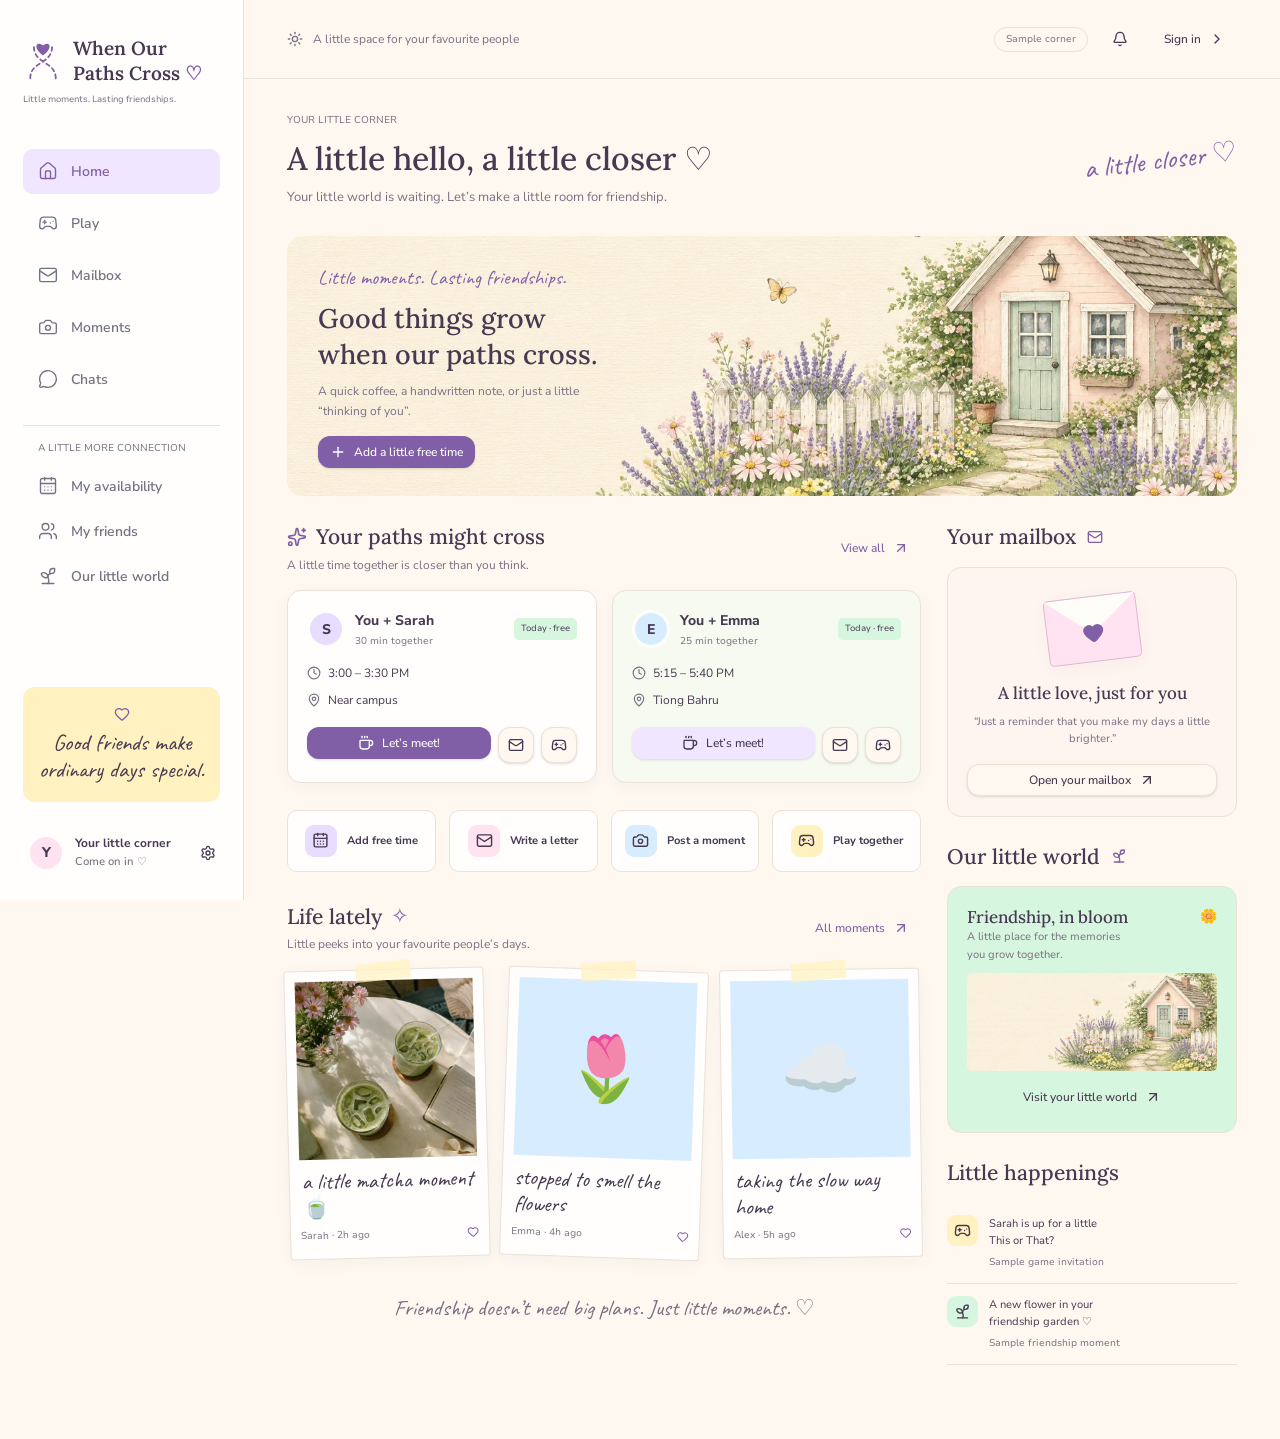
==== index.html @ 3418d0fb "first upload" ====
<!DOCTYPE html>
<html lang="en">
<head>
<meta charset="utf-8">
<meta name="viewport" content="width=device-width, initial-scale=1">
<title>Your Little Corner | When Our Paths Cross</title>
<meta name="description" content="Little moments. Lasting friendships. Make space for spontaneous catch-ups, letters and private memories.">
<meta property="og:title" content="Your Little Corner | When Our Paths Cross">
<meta property="og:description" content="A cozy little space for your favourite people.">
<meta property="og:type" content="website">
<meta name="twitter:card" content="summary_large_image">
<meta name="theme-color" content="#fcfbf8">
<link rel="icon" href="./favicon.svg" type="image/svg+xml">
<link rel="preconnect" href="https://fonts.googleapis.com">
<link rel="preconnect" href="https://fonts.gstatic.com" crossorigin>
<link rel="stylesheet" href="https://fonts.googleapis.com/css2?family=Caveat:wght@400;500;600&amp;family=Lora:wght@400;500;600&amp;family=Nunito+Sans:wght@400;500;600;700;800&amp;display=swap">
<link rel="stylesheet" href="./css/styles.css">
</head>
<body data-page="home" data-root="./">
<div id="app"></div>
<div id="dialog-root"></div>
<noscript><p style="padding:24px">This little corner needs JavaScript turned on ♡</p></noscript>
<script src="./js/icons.js"></script>
<script src="./js/app.js"></script>
</body>
</html>
---- css/styles.css ----
/*! tailwindcss v4.3.3 | MIT License | https://tailwindcss.com */
@layer properties{@supports (((-webkit-hyphens:none)) and (not (margin-trim:inline))) or ((-moz-orient:inline) and (not (color:rgb(from red r g b)))){*,:before,:after,::backdrop{--tw-translate-x:0;--tw-translate-y:0;--tw-translate-z:0;--tw-rotate-x:initial;--tw-rotate-y:initial;--tw-rotate-z:initial;--tw-skew-x:initial;--tw-skew-y:initial;--tw-space-y-reverse:0;--tw-space-x-reverse:0;--tw-border-style:solid;--tw-leading:initial;--tw-font-weight:initial;--tw-tracking:initial;--tw-ordinal:initial;--tw-slashed-zero:initial;--tw-numeric-figure:initial;--tw-numeric-spacing:initial;--tw-numeric-fraction:initial;--tw-shadow:0 0 #0000;--tw-shadow-color:initial;--tw-shadow-alpha:100%;--tw-inset-shadow:0 0 #0000;--tw-inset-shadow-color:initial;--tw-inset-shadow-alpha:100%;--tw-ring-color:initial;--tw-ring-shadow:0 0 #0000;--tw-inset-ring-color:initial;--tw-inset-ring-shadow:0 0 #0000;--tw-ring-inset:initial;--tw-ring-offset-width:0px;--tw-ring-offset-color:#fff;--tw-ring-offset-shadow:0 0 #0000;--tw-outline-style:solid;--tw-blur:initial;--tw-brightness:initial;--tw-contrast:initial;--tw-grayscale:initial;--tw-hue-rotate:initial;--tw-invert:initial;--tw-opacity:initial;--tw-saturate:initial;--tw-sepia:initial;--tw-drop-shadow:initial;--tw-drop-shadow-color:initial;--tw-drop-shadow-alpha:100%;--tw-drop-shadow-size:initial;--tw-duration:initial;--tw-ease:initial;--tw-content:"";--tw-animation-delay:0s;--tw-animation-direction:normal;--tw-animation-duration:initial;--tw-animation-fill-mode:none;--tw-animation-iteration-count:1;--tw-enter-blur:0;--tw-enter-opacity:1;--tw-enter-rotate:0;--tw-enter-scale:1;--tw-enter-translate-x:0;--tw-enter-translate-y:0;--tw-exit-blur:0;--tw-exit-opacity:1;--tw-exit-rotate:0;--tw-exit-scale:1;--tw-exit-translate-x:0;--tw-exit-translate-y:0}}}@layer theme{:root,:host{--font-sans:"Nunito Sans", sans-serif;--font-mono:ui-monospace, SFMono-Regular, Menlo, Monaco, Consolas, "Liberation Mono", "Courier New", monospace;--color-black:#000;--spacing:.25rem;--container-sm:24rem;--container-md:28rem;--container-lg:32rem;--text-xs:.75rem;--text-xs--line-height:calc(1 / .75);--text-sm:.875rem;--text-sm--line-height:calc(1.25 / .875);--text-base:1rem;--text-base--line-height:calc(1.5 / 1);--text-lg:1.125rem;--text-lg--line-height:calc(1.75 / 1.125);--text-xl:1.25rem;--text-xl--line-height:calc(1.75 / 1.25);--text-2xl:1.5rem;--text-2xl--line-height:calc(2 / 1.5);--text-7xl:4.5rem;--text-7xl--line-height:1;--font-weight-normal:400;--font-weight-medium:500;--font-weight-semibold:600;--font-weight-bold:700;--tracking-tight:-.025em;--tracking-widest:.1em;--leading-relaxed:1.625;--ease-in-out:cubic-bezier(.4, 0, .2, 1);--animate-pulse:pulse 2s cubic-bezier(.4, 0, .6, 1) infinite;--aspect-video:16 / 9;--default-transition-duration:.15s;--default-transition-timing-function:cubic-bezier(.4, 0, .2, 1);--default-font-family:"Nunito Sans", sans-serif;--default-mono-font-family:var(--font-mono);--color-background:var(--background);--color-foreground:var(--foreground);--color-border:var(--border);--font-display:"Lora", serif;--font-hand:"Caveat", cursive}}@layer base{*,:after,:before,::backdrop{box-sizing:border-box;border:0 solid;margin:0;padding:0}::file-selector-button{box-sizing:border-box;border:0 solid;margin:0;padding:0}html,:host{-webkit-text-size-adjust:100%;tab-size:4;line-height:1.5;font-family:var(--default-font-family,-apple-system, BlinkMacSystemFont, "Segoe UI", Roboto, "Helvetica Neue", "Noto Sans", Arial, sans-serif, "Apple Color Emoji", "Segoe UI Emoji", "Segoe UI Symbol", "Noto Color Emoji");font-feature-settings:var(--default-font-feature-settings,normal);font-variation-settings:var(--default-font-variation-settings,normal);-webkit-tap-highlight-color:transparent}hr{height:0;color:inherit;border-top-width:1px}abbr:where([title]){-webkit-text-decoration:underline dotted;text-decoration:underline dotted}h1,h2,h3,h4,h5,h6{font-size:inherit;font-weight:inherit}a{color:inherit;-webkit-text-decoration:inherit;text-decoration:inherit}b,strong{font-weight:bolder}code,kbd,samp,pre{font-family:var(--default-mono-font-family,ui-monospace, SFMono-Regular, Menlo, Monaco, Consolas, "Liberation Mono", "Courier New", monospace);font-feature-settings:var(--default-mono-font-feature-settings,normal);font-variation-settings:var(--default-mono-font-variation-settings,normal);font-size:1em}small{font-size:80%}sub,sup{vertical-align:baseline;font-size:75%;line-height:0;position:relative}sub{bottom:-.25em}sup{top:-.5em}table{text-indent:0;border-color:inherit;border-collapse:collapse}:-moz-focusring:where(:not(iframe)){outline:auto}progress{vertical-align:baseline}summary{display:list-item}ol,ul,menu{list-style:none}img,svg,video,canvas,audio,iframe,embed,object{vertical-align:middle;display:block}img,video{max-width:100%;height:auto}button,input,select,optgroup,textarea{font:inherit;font-feature-settings:inherit;font-variation-settings:inherit;letter-spacing:inherit;color:inherit;opacity:1;background-color:#0000;border-radius:0}::file-selector-button{font:inherit;font-feature-settings:inherit;font-variation-settings:inherit;letter-spacing:inherit;color:inherit;opacity:1;background-color:#0000;border-radius:0}:where(select:is([multiple],[size])) optgroup{font-weight:bolder}:where(select:is([multiple],[size])) optgroup option{padding-inline-start:20px}::file-selector-button{margin-inline-end:4px}::placeholder{opacity:1}@supports (not ((-webkit-appearance:-apple-pay-button))) or (contain-intrinsic-size:1px){::placeholder{color:currentColor}@supports (color:color-mix(in lab, red, red)){::placeholder{color:color-mix(in oklab, currentcolor 50%, transparent)}}}textarea{resize:vertical}::-webkit-search-decoration{-webkit-appearance:none}::-webkit-date-and-time-value{min-height:1lh;text-align:inherit}::-webkit-datetime-edit{display:inline-flex}::-webkit-datetime-edit-fields-wrapper{padding:0}::-webkit-datetime-edit{padding-block:0}::-webkit-datetime-edit-year-field{padding-block:0}::-webkit-datetime-edit-month-field{padding-block:0}::-webkit-datetime-edit-day-field{padding-block:0}::-webkit-datetime-edit-hour-field{padding-block:0}::-webkit-datetime-edit-minute-field{padding-block:0}::-webkit-datetime-edit-second-field{padding-block:0}::-webkit-datetime-edit-millisecond-field{padding-block:0}::-webkit-datetime-edit-meridiem-field{padding-block:0}::-webkit-calendar-picker-indicator{line-height:1}:-moz-ui-invalid{box-shadow:none}button,input:where([type=button],[type=reset],[type=submit]){appearance:button}::file-selector-button{appearance:button}::-webkit-inner-spin-button{height:auto}::-webkit-outer-spin-button{height:auto}[hidden]:where(:not([hidden=until-found])){display:none!important}*{border-color:var(--color-border)}body{background-color:var(--color-background);color:var(--color-foreground)}}@layer components;@layer utilities{
.visible{visibility:visible}.sr-only{clip-path:inset(50%);white-space:nowrap;border-width:0;width:1px;height:1px;margin:-1px;padding:0;position:absolute;overflow:hidden}.absolute{position:absolute}.fixed{position:fixed}.inset-0{inset:0}.top-4{top:calc(var(--spacing) * 4)}.top-\[50\%\]{top:50%}.right-4{right:calc(var(--spacing) * 4)}.left-\[50\%\]{left:50%}.z-50{z-index:50}.mx-auto{margin-inline:auto}.my-7{margin-block:calc(var(--spacing) * 7)}.mt-2{margin-top:calc(var(--spacing) * 2)}.mt-4{margin-top:calc(var(--spacing) * 4)}.mt-6{margin-top:calc(var(--spacing) * 6)}.mb-2{margin-bottom:calc(var(--spacing) * 2)}.mb-4{margin-bottom:calc(var(--spacing) * 4)}.mb-5{margin-bottom:calc(var(--spacing) * 5)}.mb-7{margin-bottom:calc(var(--spacing) * 7)}.mb-8{margin-bottom:calc(var(--spacing) * 8)}.ml-auto{margin-left:auto}.block{display:block}.flex{display:flex}.grid{display:grid}.hidden{display:none}.inline-flex{display:inline-flex}.size-3{width:calc(var(--spacing) * 3);height:calc(var(--spacing) * 3)}.size-4{width:calc(var(--spacing) * 4);height:calc(var(--spacing) * 4)}.size-\[18px\]{width:18px;height:18px}.h-4{height:calc(var(--spacing) * 4)}.h-8{height:calc(var(--spacing) * 8)}.h-9{height:calc(var(--spacing) * 9)}.h-10{height:calc(var(--spacing) * 10)}.h-11{height:calc(var(--spacing) * 11)}.h-auto{height:auto}.max-h-\[90dvh\]{max-height:90dvh}.min-h-screen{min-height:100vh}.w-4{width:calc(var(--spacing) * 4)}.w-9{width:calc(var(--spacing) * 9)}.w-full{width:100%}.max-w-lg{max-width:var(--container-lg)}.max-w-md{max-width:var(--container-md)}.flex-1{flex:1}.grow{flex-grow:1}.translate-x-\[-50\%\]{--tw-translate-x:-50%;translate:var(--tw-translate-x) var(--tw-translate-y)}.translate-y-\[-50\%\]{--tw-translate-y:-50%;translate:var(--tw-translate-x) var(--tw-translate-y)}.cursor-pointer{cursor:pointer}.flex-col{flex-direction:column}.flex-wrap{flex-wrap:wrap}.items-center{align-items:center}.justify-between{justify-content:space-between}.justify-center{justify-content:center}.justify-start{justify-content:flex-start}.gap-1{gap:var(--spacing)}.gap-2{gap:calc(var(--spacing) * 2)}.gap-4{gap:calc(var(--spacing) * 4)}:where(.space-y-1\.5>:not(:last-child)){--tw-space-y-reverse:0;margin-block-start:calc(calc(var(--spacing) * 1.5) * var(--tw-space-y-reverse));margin-block-end:calc(calc(var(--spacing) * 1.5) * calc(1 - var(--tw-space-y-reverse)))}.overflow-y-auto{overflow-y:auto}.rounded-lg{border-radius:var(--radius)}.rounded-md{border-radius:calc(var(--radius) - 2px)}.rounded-sm{border-radius:calc(var(--radius) - 4px)}.border{border-style:var(--tw-border-style);border-width:1px}.border-input{border-color:var(--input)}.bg-background{background-color:var(--background)}.bg-black\/80{background-color:#000c}@supports (color:color-mix(in lab, red, red)){.bg-black\/80{background-color:color-mix(in oklab, var(--color-black) 80%, transparent)}}.bg-destructive{background-color:var(--destructive)}.bg-mint{background-color:var(--mint)}.bg-primary{background-color:var(--primary)}.bg-secondary{background-color:var(--secondary)}.p-4{padding:calc(var(--spacing) * 4)}.p-6{padding:calc(var(--spacing) * 6)}.px-1{padding-inline:var(--spacing)}.px-3{padding-inline:calc(var(--spacing) * 3)}.px-4{padding-inline:calc(var(--spacing) * 4)}.px-8{padding-inline:calc(var(--spacing) * 8)}.py-2{padding-block:calc(var(--spacing) * 2)}.py-3{padding-block:calc(var(--spacing) * 3)}.py-8{padding-block:calc(var(--spacing) * 8)}.text-center{text-align:center}.font-display{font-family:Lora,serif}.text-2xl{font-size:var(--text-2xl);line-height:var(--tw-leading,var(--text-2xl--line-height))}.text-7xl{font-size:var(--text-7xl);line-height:var(--tw-leading,var(--text-7xl--line-height))}.text-lg{font-size:var(--text-lg);line-height:var(--tw-leading,var(--text-lg--line-height))}.text-sm{font-size:var(--text-sm);line-height:var(--tw-leading,var(--text-sm--line-height))}.text-xl{font-size:var(--text-xl);line-height:var(--tw-leading,var(--text-xl--line-height))}.text-xs{font-size:var(--text-xs);line-height:var(--tw-leading,var(--text-xs--line-height))}.leading-none{--tw-leading:1;line-height:1}.leading-relaxed{--tw-leading:var(--leading-relaxed);line-height:var(--leading-relaxed)}.font-bold{--tw-font-weight:var(--font-weight-bold);font-weight:var(--font-weight-bold)}.font-medium{--tw-font-weight:var(--font-weight-medium);font-weight:var(--font-weight-medium)}.font-normal{--tw-font-weight:var(--font-weight-normal);font-weight:var(--font-weight-normal)}.font-semibold{--tw-font-weight:var(--font-weight-semibold);font-weight:var(--font-weight-semibold)}.tracking-tight{--tw-tracking:var(--tracking-tight);letter-spacing:var(--tracking-tight)}.whitespace-normal{white-space:normal}.whitespace-nowrap{white-space:nowrap}.text-destructive-foreground{color:var(--destructive-foreground)}.text-foreground{color:var(--foreground)}.text-muted-foreground{color:var(--muted-foreground)}.text-primary{color:var(--primary)}.text-primary-foreground{color:var(--primary-foreground)}.text-secondary-foreground{color:var(--secondary-foreground)}.no-underline{text-decoration-line:none}.underline-offset-4{text-underline-offset:4px}.opacity-70{opacity:.7}.shadow{--tw-shadow:0 1px 3px 0 var(--tw-shadow-color,#0000001a), 0 1px 2px -1px var(--tw-shadow-color,#0000001a);box-shadow:var(--tw-inset-shadow), var(--tw-inset-ring-shadow), var(--tw-ring-offset-shadow), var(--tw-ring-shadow), var(--tw-shadow)}.shadow-lg{--tw-shadow:0 10px 15px -3px var(--tw-shadow-color,#0000001a), 0 4px 6px -4px var(--tw-shadow-color,#0000001a);box-shadow:var(--tw-inset-shadow), var(--tw-inset-ring-shadow), var(--tw-ring-offset-shadow), var(--tw-ring-shadow), var(--tw-shadow)}.shadow-sm{--tw-shadow:0 1px 3px 0 var(--tw-shadow-color,#0000001a), 0 1px 2px -1px var(--tw-shadow-color,#0000001a);box-shadow:var(--tw-inset-shadow), var(--tw-inset-ring-shadow), var(--tw-ring-offset-shadow), var(--tw-ring-shadow), var(--tw-shadow)}.ring-offset-background{--tw-ring-offset-color:var(--background)}.transition-colors{transition-property:color,background-color,border-color,outline-color,text-decoration-color,fill,stroke;transition-timing-function:var(--tw-ease,var(--default-transition-timing-function));transition-duration:var(--tw-duration,var(--default-transition-duration))}.transition-opacity{transition-property:opacity;transition-timing-function:var(--tw-ease,var(--default-transition-timing-function));transition-duration:var(--tw-duration,var(--default-transition-duration))}.duration-200{--tw-duration:.2s;transition-duration:.2s}@media (hover:hover){.hover\:bg-accent:hover{background-color:var(--accent)}.hover\:bg-destructive\/90:hover{background-color:var(--destructive)}@supports (color:color-mix(in lab, red, red)){.hover\:bg-destructive\/90:hover{background-color:color-mix(in oklab, var(--destructive) 90%, transparent)}}.hover\:bg-muted:hover{background-color:var(--muted)}.hover\:bg-primary\/90:hover{background-color:var(--primary)}@supports (color:color-mix(in lab, red, red)){.hover\:bg-primary\/90:hover{background-color:color-mix(in oklab, var(--primary) 90%, transparent)}}.hover\:bg-secondary\/80:hover{background-color:var(--secondary)}@supports (color:color-mix(in lab, red, red)){.hover\:bg-secondary\/80:hover{background-color:color-mix(in oklab, var(--secondary) 80%, transparent)}}.hover\:text-accent-foreground:hover{color:var(--accent-foreground)}.hover\:underline:hover{text-decoration-line:underline}.hover\:opacity-100:hover{opacity:1}}.focus\:ring-2:focus{--tw-ring-shadow:var(--tw-ring-inset,) 0 0 0 calc(2px + var(--tw-ring-offset-width)) var(--tw-ring-color,currentcolor);box-shadow:var(--tw-inset-shadow), var(--tw-inset-ring-shadow), var(--tw-ring-offset-shadow), var(--tw-ring-shadow), var(--tw-shadow)}.focus\:ring-ring:focus{--tw-ring-color:var(--ring)}.focus\:ring-offset-2:focus{--tw-ring-offset-width:2px;--tw-ring-offset-shadow:var(--tw-ring-inset,) 0 0 0 var(--tw-ring-offset-width) var(--tw-ring-offset-color)}.focus\:outline-none:focus{--tw-outline-style:none;outline-style:none}.focus-visible\:ring-1:focus-visible{--tw-ring-shadow:var(--tw-ring-inset,) 0 0 0 calc(1px + var(--tw-ring-offset-width)) var(--tw-ring-color,currentcolor);box-shadow:var(--tw-inset-shadow), var(--tw-inset-ring-shadow), var(--tw-ring-offset-shadow), var(--tw-ring-shadow), var(--tw-shadow)}.focus-visible\:ring-ring:focus-visible{--tw-ring-color:var(--ring)}.focus-visible\:outline-none:focus-visible{--tw-outline-style:none;outline-style:none}.disabled\:pointer-events-none:disabled{pointer-events:none}.disabled\:cursor-not-allowed:disabled{cursor:not-allowed}.disabled\:opacity-50:disabled{opacity:.5}.data-\[state\=closed\]\:animate-out[data-state=closed]{animation:exit var(--tw-animation-duration,var(--tw-duration,.15s))var(--tw-ease,ease)var(--tw-animation-delay,0s)var(--tw-animation-iteration-count,1)var(--tw-animation-direction,normal)var(--tw-animation-fill-mode,none)}.data-\[state\=closed\]\:fade-out-0[data-state=closed]{--tw-exit-opacity:0}.data-\[state\=closed\]\:zoom-out-95[data-state=closed]{--tw-exit-scale:.95}.data-\[state\=open\]\:animate-in[data-state=open]{animation:enter var(--tw-animation-duration,var(--tw-duration,.15s))var(--tw-ease,ease)var(--tw-animation-delay,0s)var(--tw-animation-iteration-count,1)var(--tw-animation-direction,normal)var(--tw-animation-fill-mode,none)}.data-\[state\=open\]\:bg-accent[data-state=open]{background-color:var(--accent)}.data-\[state\=open\]\:text-muted-foreground[data-state=open]{color:var(--muted-foreground)}.data-\[state\=open\]\:fade-in-0[data-state=open]{--tw-enter-opacity:0}.data-\[state\=open\]\:zoom-in-95[data-state=open]{--tw-enter-scale:.95}@media (width>=40rem){.sm\:max-w-lg{max-width:var(--container-lg)}.sm\:rounded-lg{border-radius:var(--radius)}.sm\:text-left{text-align:left}}.\[\&_svg\]\:pointer-events-none svg{pointer-events:none}.\[\&_svg\]\:size-4 svg{width:calc(var(--spacing) * 4);height:calc(var(--spacing) * 4)}.\[\&_svg\]\:shrink-0 svg{flex-shrink:0}}
@property --tw-animation-delay{syntax:"*";inherits:false;initial-value:0s}@property --tw-animation-direction{syntax:"*";inherits:false;initial-value:normal}@property --tw-animation-duration{syntax:"*";inherits:false}@property --tw-animation-fill-mode{syntax:"*";inherits:false;initial-value:none}@property --tw-animation-iteration-count{syntax:"*";inherits:false;initial-value:1}@property --tw-enter-blur{syntax:"*";inherits:false;initial-value:0}@property --tw-enter-opacity{syntax:"*";inherits:false;initial-value:1}@property --tw-enter-rotate{syntax:"*";inherits:false;initial-value:0}@property --tw-enter-scale{syntax:"*";inherits:false;initial-value:1}@property --tw-enter-translate-x{syntax:"*";inherits:false;initial-value:0}@property --tw-enter-translate-y{syntax:"*";inherits:false;initial-value:0}@property --tw-exit-blur{syntax:"*";inherits:false;initial-value:0}@property --tw-exit-opacity{syntax:"*";inherits:false;initial-value:1}@property --tw-exit-rotate{syntax:"*";inherits:false;initial-value:0}@property --tw-exit-scale{syntax:"*";inherits:false;initial-value:1}@property --tw-exit-translate-x{syntax:"*";inherits:false;initial-value:0}@property --tw-exit-translate-y{syntax:"*";inherits:false;initial-value:0}:root{--radius:.875rem;--destructive:oklch(57.7% .245 27.325);--destructive-foreground:oklch(98.4% .003 247.858)}:root{--background:oklch(98.2% .011 75);--foreground:oklch(37% .045 311);--card:oklch(99.9% .003 75);--card-foreground:var(--foreground);--popover:var(--card);--popover-foreground:var(--foreground);--primary:oklch(55% .115 305);--primary-foreground:oklch(100% 0 0);--secondary:oklch(94.1% .038 305);--secondary-foreground:var(--foreground);--muted:oklch(95.8% .012 75);--muted-foreground:oklch(56% .029 310);--accent:oklch(94.9% .035 305);--accent-foreground:var(--foreground);--border:oklch(91.4% .017 72);--input:var(--border);--ring:oklch(71% .095 305);--lavender:oklch(91.7% .049 300);--blush:oklch(94.5% .04 350);--butter:oklch(96.2% .066 93);--mint:oklch(94.4% .044 153);--sky:oklch(93.5% .034 244);--paper:oklch(99.6% .009 84);--shadow-paper:0 4px 18px oklch(37% .045 311/.04);--google-bg:oklch(100% 0 0);--google-text:oklch(24% 0 0);--google-border:oklch(56% .004 150)}body{font-family:var(--font-sans);letter-spacing:0;margin:0;font-size:14px}h1,h2,h3,p{margin:0}button,a,input,select,textarea{-webkit-tap-highlight-color:transparent}button{font-family:inherit}.app-shell{min-height:100vh}.sidebar{background:var(--card);border-right:1px solid var(--border);z-index:30;flex-direction:column;width:244px;padding:36px 23px 20px;display:flex;position:fixed;inset:0 auto 0 0}.brand{align-items:center;gap:10px;display:flex}.brand-mark{width:40px;height:46px;color:var(--primary);flex-shrink:0}.brand-name{font-family:var(--font-display);font-size:19px;font-weight:600;line-height:1.3}.brand-tag{color:var(--muted-foreground);margin-top:8px;font-size:9px}.sidebar nav{gap:7px;margin-top:42px;display:grid}.nav-link{min-height:45px;color:var(--muted-foreground);border-radius:10px;align-items:center;gap:13px;padding:10px 15px;font-weight:600;text-decoration:none;transition:background .2s;display:flex}.nav-link svg{stroke-width:1.65px;width:20px;height:20px}.nav-link:hover,.nav-link.active{background:var(--secondary);color:var(--primary)}.nav-divider{background:var(--border);height:1px;margin:23px 0 15px}.nav-caption{text-transform:uppercase;color:var(--muted-foreground);margin-bottom:8px;padding-left:15px;font-size:10px}.sidebar-bottom{margin-top:auto;padding-top:36px}.sidebar-note{background:var(--butter);text-align:center;border-radius:12px;margin-bottom:24px;padding:19px 15px}.sidebar-note p{font:23px/1.15 var(--font-hand)}.profile-chip{text-align:left;align-items:center;gap:10px;width:100%;display:flex}.avatar{background:var(--blush);width:38px;height:38px;color:var(--foreground);border:3px solid var(--card);border-radius:50%;flex-shrink:0;place-items:center;font-size:14px;font-weight:800;display:grid}.avatar.lavender{background:var(--lavender)}.avatar.mint{background:var(--mint)}.avatar.sky{background:var(--sky)}.main-shell{margin-left:244px}.topbar{border-bottom:1px solid var(--border);background:var(--background);justify-content:space-between;align-items:center;height:79px;padding:0 43px;display:flex}.topbar-left{color:var(--muted-foreground);align-items:center;gap:10px;font-size:12px;display:flex}.topbar-actions{align-items:center;gap:14px;display:flex}.preview-badge{border:1px solid var(--border);color:var(--muted-foreground);border-radius:20px;padding:4px 11px;font-size:10px}.page-content{max-width:1390px;margin:auto;padding:34px 43px 48px}.greeting{justify-content:space-between;align-items:center;gap:16px;margin-bottom:28px;display:flex}.eyebrow{text-transform:uppercase;color:var(--muted-foreground);margin-bottom:9px;font-size:10px}.page-title{font:500 32px/1.35 var(--font-display)}.page-subtitle{color:var(--muted-foreground);margin-top:8px;font-size:13px}.hand{font-family:var(--font-hand)}.greeting-doodle{color:var(--primary);font-size:28px;transform:rotate(-7deg)}.welcome-band{background:var(--paper);border-radius:15px;min-height:216px;margin-bottom:27px;position:relative;overflow:hidden}.welcome-band>img{object-fit:cover;object-position:center;width:100%;height:100%;position:absolute;inset:0}.welcome-copy{z-index:1;max-width:53%;padding:28px 31px;position:relative}.welcome-copy h2{font:500 27px/1.35 var(--font-display);margin:8px 0}.welcome-copy p{color:var(--muted-foreground);max-width:290px;margin-bottom:15px;font-size:12px;line-height:1.7}.section-header{justify-content:space-between;align-items:center;gap:12px;margin-bottom:16px;display:flex}.section-header h2{font:500 21px/1.3 var(--font-display);align-items:center;gap:9px;display:flex}.section-header h2 svg{color:var(--primary);width:20px}.section-hint{color:var(--muted-foreground);margin-top:5px;font-size:12px}.dashboard-grid{grid-template-columns:minmax(0,1fr) 290px;gap:26px;display:grid}.matches-grid{grid-template-columns:1fr 1fr;gap:15px;display:grid}.match-card{background:var(--card);border:1px solid var(--border);box-shadow:var(--shadow-paper);border-radius:14px;padding:19px}.match-card:nth-child(2){background:var(--sky)}@supports (color:color-mix(in lab, red, red)){.match-card:nth-child(2){background:color-mix(in oklch,var(--sky) 30%,var(--card))}}.match-person{align-items:center;gap:10px;margin-bottom:15px;display:flex}.match-person h3{font-size:14px;font-weight:750}.mini-label{color:var(--muted-foreground);margin-top:3px;font-size:10px}.free-badge{background:var(--mint);white-space:nowrap;border-radius:5px;margin-left:auto;padding:4px 7px;font-size:9px}.detail-line{align-items:center;gap:7px;margin-top:9px;font-size:12px;display:flex}.detail-line svg{width:14px;height:14px;color:var(--muted-foreground)}.match-actions{gap:7px;margin-top:18px;display:flex}.match-actions>:first-child{flex:1}.quick-actions{grid-template-columns:repeat(4,1fr);gap:13px;margin:27px 0 31px;display:grid}.quick-action{border:1px solid var(--border);background:var(--card);border-radius:10px;align-items:center;gap:10px;min-height:62px;padding:15px 10px;font-size:11px;font-weight:700;text-decoration:none;display:flex}.action-icon{border-radius:9px;flex-shrink:0;place-items:center;width:32px;height:32px;display:grid}.action-icon svg{width:17px;height:17px}.pink-bg{background:var(--blush)}.mint-bg{background:var(--mint)}.blue-bg{background:var(--sky)}.yellow-bg{background:var(--butter)}.lavender-bg{background:var(--lavender)}.photo-grid{grid-template-columns:repeat(3,1fr);gap:17px;display:grid}.polaroid{background:var(--card);border:1px solid var(--border);box-shadow:var(--shadow-paper);border-radius:3px;padding:10px 10px 15px;position:relative;transform:rotate(-1.5deg)}.polaroid:nth-child(2){transform:rotate(2deg)}.polaroid:nth-child(3){transform:rotate(-.8deg)}.polaroid:before{content:"";background:var(--butter);width:55px;height:18px;position:absolute;top:-8px;left:36%}@supports (color:color-mix(in lab, red, red)){.polaroid:before{background:color-mix(in oklch,var(--butter) 75%,transparent)}}.polaroid:before{z-index:1;transform:rotate(-5deg)}.polaroid img{aspect-ratio:1;object-fit:cover;width:100%}.polaroid-caption{font:22px/1.2 var(--font-hand);margin:9px 2px 7px}.polaroid-meta{color:var(--muted-foreground);justify-content:space-between;align-items:center;font-size:10px;display:flex}.moment-colour{aspect-ratio:1;background:var(--sky);place-items:center;font-size:64px;display:grid}.side-section{margin-bottom:26px}.mailbox-card{background:var(--blush)}@supports (color:color-mix(in lab, red, red)){.mailbox-card{background:color-mix(in oklch,var(--blush) 35%,var(--card))}}.mailbox-card{border:1px solid var(--border);text-align:center;border-radius:14px;padding:20px 19px}.envelope{border:1px solid var(--primary);width:93px;height:66px;margin:8px auto 20px;position:relative}@supports (color:color-mix(in lab, red, red)){.envelope{border:1px solid color-mix(in oklch,var(--primary) 30%,var(--blush))}}.envelope{background:var(--blush);box-shadow:var(--shadow-paper);border-radius:5px;place-items:center;display:grid;transform:rotate(-7deg)}.envelope:before{content:"";background:var(--paper);clip-path:polygon(0 0,100% 0,50% 57%);position:absolute;inset:0}.envelope svg{z-index:1;width:22px;fill:var(--primary);color:var(--primary);margin-top:8px}.mailbox-card h3{font:500 17px var(--font-display)}.mailbox-card p{color:var(--muted-foreground);margin:9px 0 16px;font-size:11px;line-height:1.6}.world-card{background:var(--mint);border:1px solid var(--border);border-radius:14px;padding:19px;position:relative;overflow:hidden}.world-card img{object-fit:cover;border-radius:5px;width:100%;height:98px;margin:10px 0}.world-card h3{font:500 17px var(--font-display)}.world-card p{color:var(--muted-foreground);font-size:11px;line-height:1.6}.tiny-event{border-bottom:1px solid var(--border);gap:11px;padding:12px 0;display:flex}.tiny-event .action-icon{width:31px;height:31px}.tiny-event p{font-size:11px;line-height:1.6}.tiny-event small{color:var(--muted-foreground);font-size:10px}.end-note{text-align:center;color:var(--muted-foreground);font:22px var(--font-hand);margin:36px 0 0}.mobile-brand,.bottom-nav{display:none}.modal-form{gap:16px;padding-top:10px;display:grid}.form-field{gap:7px;font-size:12px;font-weight:650;display:grid}.form-field input,.form-field select,.form-field textarea{background:var(--card);border:1px solid var(--input);width:100%;min-height:42px;font:14px var(--font-sans);color:var(--foreground);border-radius:7px;outline:none;padding:10px 12px}.form-field textarea{resize:vertical;min-height:135px}.form-field input:focus,.form-field textarea:focus,.form-field select:focus{border-color:var(--ring)}.form-row{grid-template-columns:1fr 1fr;gap:12px;display:grid}.form-error{color:var(--destructive);font-size:12px;line-height:1.5}
.google-button{background:var(--google-bg);color:var(--google-text);border:1px solid var(--google-border)}.auth-divider{color:var(--muted-foreground);align-items:center;gap:15px;font-size:11px;display:flex}.auth-divider:before,.auth-divider:after{content:"";background:var(--border);flex:1;height:1px}.empty-state{text-align:center;border:1px dashed var(--border);border-radius:12px;padding:42px 20px}.empty-state svg{width:35px;height:35px;color:var(--primary);margin:0 auto 14px}.empty-state h3{font:20px var(--font-display)}.empty-state p{color:var(--muted-foreground);max-width:330px;margin:9px auto 18px;line-height:1.7}.list-stack{gap:13px;display:grid}.list-row{background:var(--card);border:1px solid var(--border);border-radius:12px;align-items:center;gap:12px;padding:18px;display:flex}.list-row-main{flex:1;min-width:0}.list-row p{color:var(--muted-foreground);margin-top:6px;font-size:12px}.week-strip{grid-template-columns:repeat(7,1fr);gap:8px;margin:20px 0;display:grid}.week-day{background:var(--card);border:1px solid var(--border);text-align:center;border-radius:10px;padding:16px 7px;font-size:11px}.week-day strong{font:21px var(--font-display);margin-top:7px;display:block}.week-day.today{background:var(--lavender)}.letter-grid,.game-grid{grid-template-columns:repeat(3,1fr);gap:19px;display:grid}.letter-card{border:1px solid var(--border);text-align:center;background:var(--blush);border-radius:12px;padding:24px}.letter-card h3{font:22px var(--font-hand);margin:14px 0 7px}.letter-card p{color:var(--muted-foreground);font-size:11px}.letter-paper{background:var(--blush);font:25px/1.6 var(--font-hand);white-space:pre-wrap;border-radius:8px;min-height:280px;padding:25px}.stationery-lavender{background:var(--lavender)}.stationery-cream{background:var(--paper)}.stationery-blue{background:var(--sky)}.stationery-mint{background:var(--mint)}.stationery-night{background:var(--foreground);color:var(--paper)}.swatches{gap:11px;display:flex}.swatch{border:2px solid var(--border);border-radius:50%;width:29px;min-width:29px;height:29px;padding:0}.swatch.selected{outline:2px solid var(--primary);outline-offset:3px}.game-card{border:1px solid var(--border);background:var(--card);border-radius:14px;padding:25px}.game-card .game-art{border-radius:9px;place-items:center;height:115px;margin-bottom:20px;font-size:54px;display:grid}.game-card h3{font:20px var(--font-display);margin-bottom:9px}.game-card p{color:var(--muted-foreground);min-height:42px;margin-bottom:20px;font-size:12px;line-height:1.7}.chat-layout{border:1px solid var(--border);background:var(--card);border-radius:13px;grid-template-columns:240px 1fr;min-height:520px;display:grid;overflow:hidden}.chat-friends{border-right:1px solid var(--border);padding:12px}.chat-main{flex-direction:column;min-width:0;display:flex}.chat-header{border-bottom:1px solid var(--border);align-items:center;gap:12px;padding:17px 20px;display:flex}.chat-bubbles{flex-direction:column;flex:1;gap:12px;max-height:500px;padding:22px;display:flex;overflow-y:auto}.message{background:var(--muted);overflow-wrap:anywhere;border-radius:12px 12px 12px 2px;align-self:flex-start;max-width:85%;padding:11px 15px}.message.own{background:var(--lavender);border-radius:12px 12px 2px;align-self:flex-end}.message small{color:var(--muted-foreground);margin-top:5px;font-size:9px;display:block}.chat-compose{border-top:1px solid var(--border);gap:10px;padding:15px;display:flex}.chat-compose input{border:1px solid var(--input);background:var(--background);border-radius:8px;flex:1;min-width:0;padding:10px}.world-scene{border-radius:14px;min-height:340px;margin:24px 0;position:relative;overflow:hidden}.world-scene img{object-fit:cover;width:100%;height:340px}.world-scene .world-label{max-width:43%;position:absolute;top:30px;left:30px}.world-label h2{font:28px var(--font-display)}.world-label p{color:var(--muted-foreground);margin-top:12px;line-height:1.8}@media (width>=1500px){.page-content{padding-top:42px}.welcome-band{min-height:240px}}@media (width<=1200px){.sidebar{width:216px;padding-inline:18px}.main-shell{margin-left:216px}.page-content{padding:28px 26px 40px}.topbar{padding:0 26px}.dashboard-grid{grid-template-columns:minmax(0,1fr) 250px;gap:20px}.quick-actions{grid-template-columns:repeat(2,1fr);gap:8px}.brand-name{font-size:17px}.photo-grid{gap:12px}.match-card{padding:15px}}@media (width<=1000px){.dashboard-grid{grid-template-columns:1fr}.dashboard-side{grid-template-columns:1fr 1fr;gap:20px;display:grid}.dashboard-side .side-section:last-child{display:none}.quick-actions{grid-template-columns:repeat(4,1fr)}.letter-grid,.game-grid{grid-template-columns:repeat(2,1fr)}}@media (width<=760px){.sidebar{display:none}.main-shell{margin-left:0}.topbar{height:72px;padding:0 20px}.topbar-left{display:none}.mobile-brand{display:flex}.mobile-brand .brand-name{font-size:15px}.mobile-brand .brand-mark{width:29px;height:33px}.topbar-actions{gap:4px}.preview-badge{padding:4px 7px;font-size:9px}.page-content{padding:25px 20px 100px}.page-title{font-size:27px}.greeting{margin-bottom:22px}.greeting-doodle{display:none}.eyebrow{font-size:9px}.page-subtitle{font-size:12px;line-height:1.6}.welcome-band{min-height:215px;margin-bottom:25px}.welcome-band>img{object-position:61% center;opacity:.77}.welcome-copy{max-width:67%;padding:22px}.welcome-copy h2{font-size:23px}.welcome-copy p{font-size:11px}.section-header h2{font-size:20px}.matches-grid{grid-template-columns:1fr;gap:12px}.match-card{padding:18px}.match-person{margin-bottom:12px}.quick-actions{grid-template-columns:repeat(2,1fr);gap:10px;margin:23px 0 28px}.quick-action{padding:13px}.photo-grid{grid-template-columns:1fr 1fr;gap:14px}.photo-grid .polaroid:nth-child(3){display:none}.polaroid-caption{font-size:21px}.dashboard-side{grid-template-columns:1fr 1fr;gap:13px;margin-top:30px}.mailbox-card{padding:18px 12px}.mailbox-card h3,.world-card h3{font-size:15px}.world-card{padding:16px 12px}.envelope{width:75px;height:53px}.world-card img{height:88px}.dashboard-side .section-header h2{font-size:17px}.bottom-nav{z-index:40;background:var(--card);border-top:1px solid var(--border);padding:8px 10px max(9px,env(safe-area-inset-bottom));justify-content:space-around;display:flex;position:fixed;inset:auto 0 0}.bottom-nav .nav-link{border-radius:9px;flex-direction:column;gap:5px;min-height:51px;padding:7px 10px;font-size:9px}.bottom-nav .nav-link svg{width:20px;height:20px}.letter-grid,.game-grid{grid-template-columns:1fr 1fr;gap:12px}.game-card{padding:15px}.game-card h3{font-size:17px}.game-card .game-art{height:90px}.chat-layout{grid-template-columns:1fr}.chat-friends{border-right:0;border-bottom:1px solid var(--border);gap:7px;display:flex;overflow-x:auto}.chat-friends button{flex-shrink:0}.list-row{flex-wrap:wrap;padding:15px}.list-row .list-row-main{flex-basis:65%}.week-strip{gap:4px}.week-day{padding:12px 3px;font-size:9px}.week-day strong{font-size:17px}.world-label h2{font-size:22px}.world-scene .world-label{max-width:55%;top:20px;left:20px}}@media (prefers-reduced-motion:no-preference){.page-content{animation:.4s both arrive}.envelope{animation:5s ease-in-out infinite letterFloat}.nav-link,.polaroid{transition:transform .2s,background .2s}.polaroid:hover{transform:rotate(0)translateY(-3px)}}@keyframes arrive{0%{opacity:0;transform:translateY(7px)}to{opacity:1;transform:translateY(0)}}@keyframes letterFloat{0%,to{transform:rotate(-7deg)translateY(0)}50%{transform:rotate(-4deg)translateY(-4px)}}.section-header>div{min-width:0}.section-header>a{flex-shrink:0}.polaroid-caption,.list-row strong{overflow-wrap:anywhere}@media (width<=760px){.section-header{align-items:flex-start;gap:6px}.section-header>a{padding-left:4px;padding-right:0;font-size:10px}.section-header h2{font-size:18px}.section-header h2 svg{flex-shrink:0}.welcome-copy{max-width:76%}.welcome-band{min-height:260px}.welcome-band>img{object-position:58% center}.welcome-copy p{background:var(--paper)}@supports (color:color-mix(in lab, red, red)){.welcome-copy p{background:color-mix(in oklch,var(--paper) 72%,transparent)}}.welcome-copy p{border-radius:4px}}.dashboard-grid>div,.dashboard-side,.matches-grid>*,.photo-grid>*{min-width:0}@media (width<=760px){.dashboard-side{grid-template-columns:minmax(0,1fr) minmax(0,1fr)}.dashboard-side .side-section{min-width:0}.dashboard-side .section-header h2{flex-wrap:wrap;font-size:16px}.world-card .flex{flex-wrap:wrap}}@property --tw-translate-x{syntax:"*";inherits:false;initial-value:0}@property --tw-translate-y{syntax:"*";inherits:false;initial-value:0}@property --tw-translate-z{syntax:"*";inherits:false;initial-value:0}@property --tw-space-y-reverse{syntax:"*";inherits:false;initial-value:0}@property --tw-border-style{syntax:"*";inherits:false;initial-value:solid}@property --tw-leading{syntax:"*";inherits:false}@property --tw-font-weight{syntax:"*";inherits:false}@property --tw-tracking{syntax:"*";inherits:false}@property --tw-shadow{syntax:"*";inherits:false;initial-value:0 0 #0000}@property --tw-shadow-color{syntax:"*";inherits:false}@property --tw-shadow-alpha{syntax:"<percentage>";inherits:false;initial-value:100%}@property --tw-inset-shadow{syntax:"*";inherits:false;initial-value:0 0 #0000}@property --tw-inset-shadow-color{syntax:"*";inherits:false}@property --tw-inset-shadow-alpha{syntax:"<percentage>";inherits:false;initial-value:100%}@property --tw-ring-color{syntax:"*";inherits:false}@property --tw-ring-shadow{syntax:"*";inherits:false;initial-value:0 0 #0000}@property --tw-inset-ring-color{syntax:"*";inherits:false}@property --tw-inset-ring-shadow{syntax:"*";inherits:false;initial-value:0 0 #0000}@property --tw-ring-inset{syntax:"*";inherits:false}@property --tw-ring-offset-width{syntax:"<length>";inherits:false;initial-value:0}@property --tw-ring-offset-color{syntax:"*";inherits:false;initial-value:#fff}@property --tw-ring-offset-shadow{syntax:"*";inherits:false;initial-value:0 0 #0000}@property --tw-outline-style{syntax:"*";inherits:false;initial-value:solid}@property --tw-duration{syntax:"*";inherits:false}@property --tw-ease{syntax:"*";inherits:false}@property --tw-content{syntax:"*";inherits:false;initial-value:""}@keyframes pulse{50%{opacity:.5}}@keyframes enter{0%{opacity:var(--tw-enter-opacity,1);transform:translate3d(var(--tw-enter-translate-x,0),var(--tw-enter-translate-y,0),0)scale3d(var(--tw-enter-scale,1),var(--tw-enter-scale,1),var(--tw-enter-scale,1))rotate(var(--tw-enter-rotate,0));filter:blur(var(--tw-enter-blur,0))}}@keyframes exit{to{opacity:var(--tw-exit-opacity,1);transform:translate3d(var(--tw-exit-translate-x,0),var(--tw-exit-translate-y,0),0)scale3d(var(--tw-exit-scale,1),var(--tw-exit-scale,1),var(--tw-exit-scale,1))rotate(var(--tw-exit-rotate,0));filter:blur(var(--tw-exit-blur,0))}}
/* ---- clone additions: toasts + dialog wiring (replaces sonner / radix) ---- */
.toaster{position:fixed;right:24px;bottom:24px;z-index:60;display:grid;gap:10px;width:356px;max-width:calc(100vw - 32px)}
.toast{background:var(--background);color:var(--foreground);border:1px solid var(--border);border-radius:8px;padding:16px;font-size:13px;font-weight:600;box-shadow:0 10px 15px -3px #0000001a,0 4px 6px -4px #0000001a;animation:enter .25s ease;--tw-enter-opacity:0;--tw-enter-translate-y:12px}
@media (width<=760px){.toaster{right:16px;left:16px;bottom:88px;width:auto}}
body.modal-open{overflow:hidden}
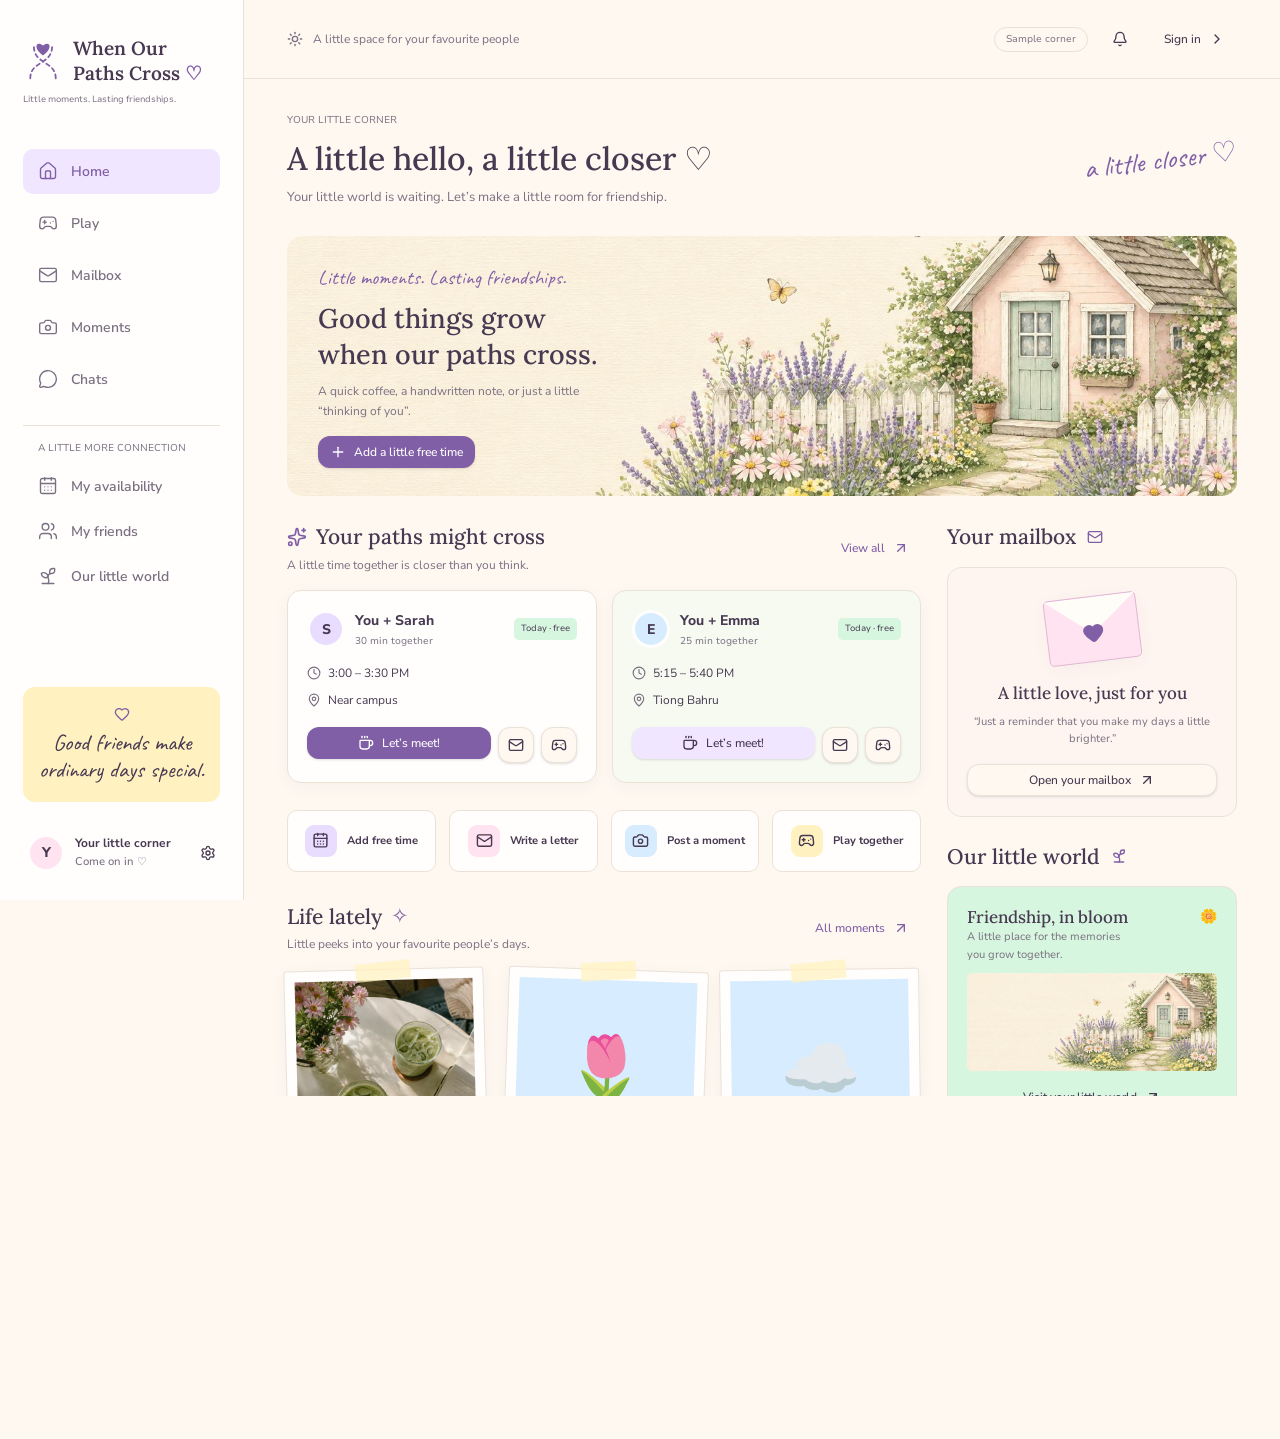
==== commit 83e35469: "Added superbase signin" ====
--- a/index.html
+++ b/index.html
@@ -20,6 +20,7 @@
 <div id="app"></div>
 <div id="dialog-root"></div>
 <noscript><p style="padding:24px">This little corner needs JavaScript turned on ♡</p></noscript>
+<script src="./js/supabase.js"></script>
 <script src="./js/icons.js"></script>
 <script src="./js/app.js"></script>
 </body>
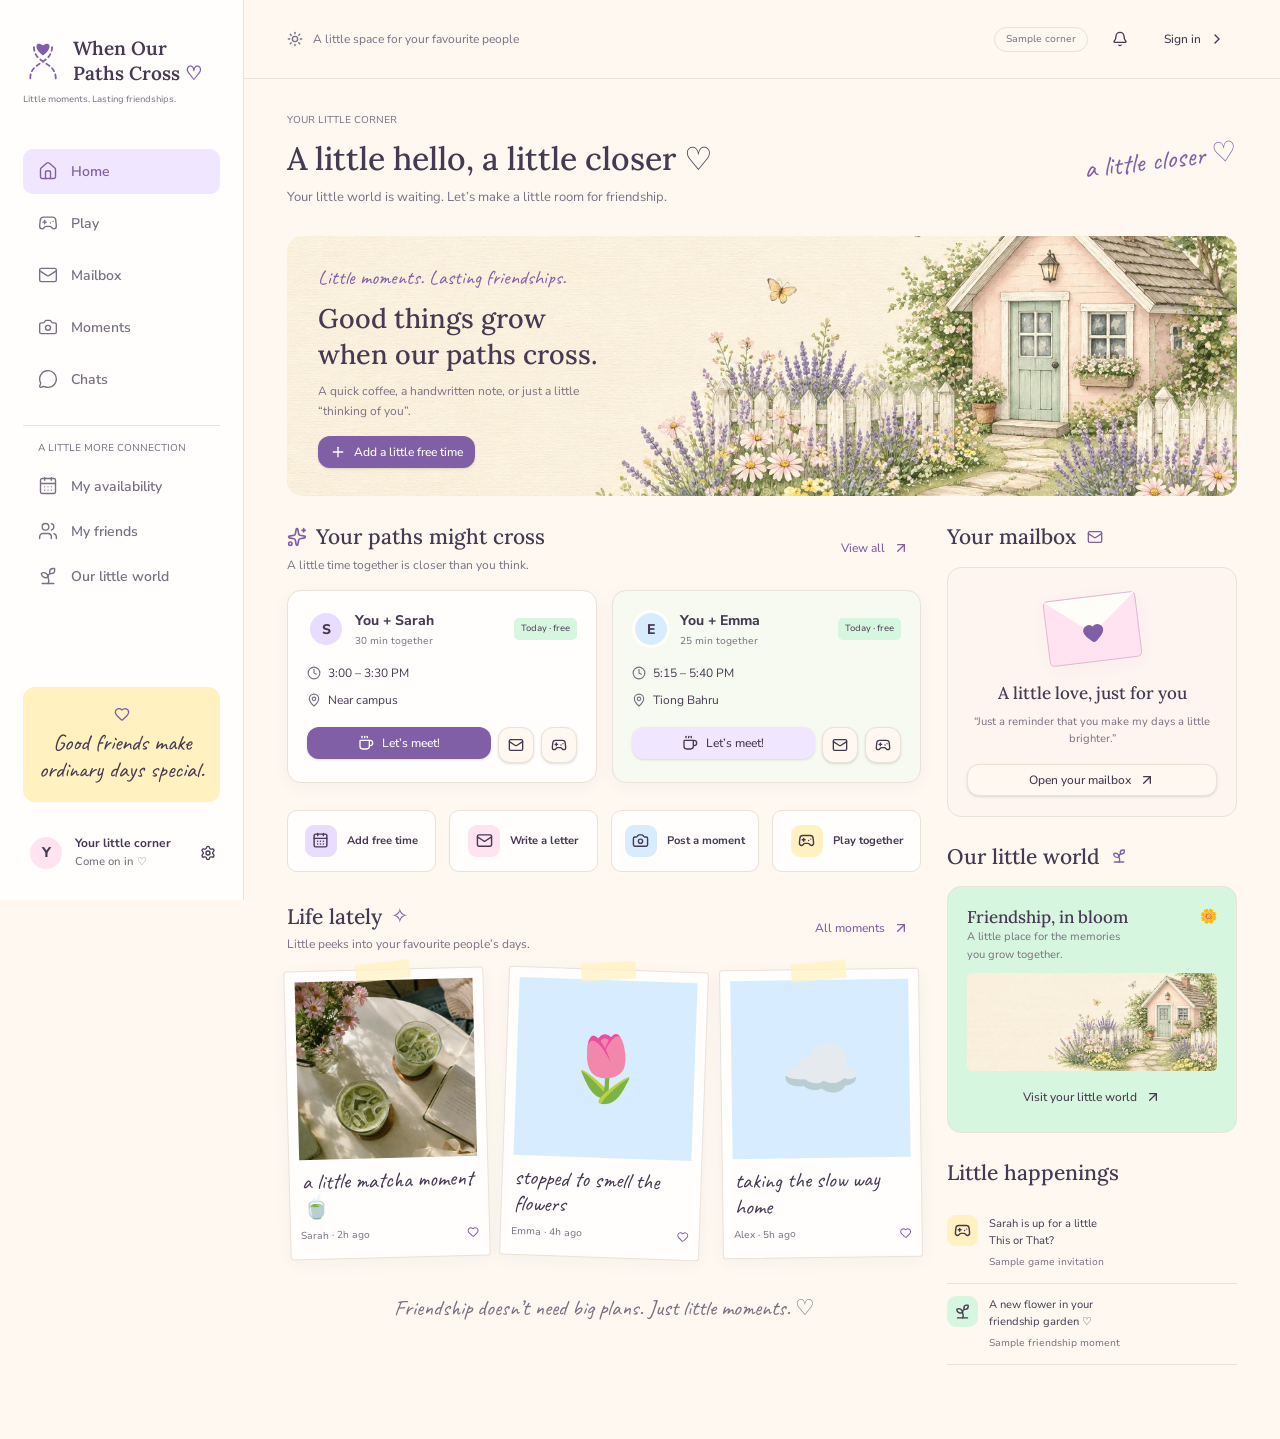
==== commit ee92bfc1: "Design pass, sign-in spacing, @ in friend search" ====
--- a/index.html
+++ b/index.html
@@ -15,6 +15,7 @@
 <link rel="preconnect" href="https://fonts.gstatic.com" crossorigin>
 <link rel="stylesheet" href="https://fonts.googleapis.com/css2?family=Caveat:wght@400;500;600&amp;family=Lora:wght@400;500;600&amp;family=Nunito+Sans:wght@400;500;600;700;800&amp;display=swap">
 <link rel="stylesheet" href="./css/styles.css">
+<link rel="stylesheet" href="./css/polish.css">
 </head>
 <body data-page="home" data-root="./">
 <div id="app"></div>
--- a/css/polish.css
+++ b/css/polish.css
@@ -0,0 +1,273 @@
+/* =====================================================================
+   polish.css: design pass on top of styles.css
+   Motion follows the basics-of-design principles (numbers in comments).
+   Loaded after styles.css, so these rules win.
+   ===================================================================== */
+
+:root {
+  --ease-out: cubic-bezier(0.16, 1, 0.3, 1);   /* things entering (5) */
+  --ease-in: cubic-bezier(0.7, 0, 0.84, 0);    /* things leaving (5) */
+  --ease-move: cubic-bezier(0.65, 0, 0.35, 1); /* moving on screen (5) */
+}
+
+/* ---------- Buttons: quick, tactile feedback (8, 16) ---------- */
+.btn {
+  transition:
+    background-color 0.15s var(--ease-out),
+    color 0.15s var(--ease-out),
+    border-color 0.15s var(--ease-out),
+    box-shadow 0.15s var(--ease-out),
+    transform 0.1s var(--ease-out);
+}
+.btn:active:not(:disabled) { transform: scale(0.97); }
+.btn:focus-visible { outline: 2px solid var(--ring); outline-offset: 2px; }
+
+/* loading state while Supabase answers (16): spinner replaces the icon */
+.btn[data-loading] { cursor: progress; opacity: 1; }
+.btn[data-loading] svg { display: none; }
+.btn[data-loading]::after {
+  content: "";
+  width: 14px;
+  height: 14px;
+  border-radius: 50%;
+  border: 2px solid currentColor;
+  border-right-color: transparent;
+  animation: spin 0.7s linear infinite; /* linear is fine for spinners (5) */
+}
+@keyframes spin { to { transform: rotate(360deg); } }
+
+/* ---------- Empty states: the cramped icon-in-button fix ---------- */
+.empty-state {
+  background: color-mix(in oklch, var(--paper) 60%, transparent);
+  padding: 44px 24px 40px;
+}
+/* only the heart on top is big. Before, this rule also hit the icon inside the button */
+.empty-state svg { width: auto; height: auto; margin: 0; }
+.empty-mark {
+  display: inline-grid;
+  place-items: center;
+  width: 56px;
+  height: 56px;
+  margin: 0 auto 16px;
+  border-radius: 50%;
+  background: color-mix(in oklch, var(--lavender) 70%, var(--card));
+  color: var(--primary);
+}
+.empty-mark svg { width: 26px; height: 26px; }
+.empty-state p { margin: 9px auto 22px; }
+.empty-action { display: flex; justify-content: center; }
+
+/* soft pill: the page header keeps the one strong purple button (15) */
+.empty-action .btn {
+  height: 42px;
+  padding: 0 20px 0 16px;
+  gap: 8px;
+  border-radius: 999px;
+  background: color-mix(in oklch, var(--lavender) 75%, var(--card));
+  color: var(--primary);
+  border: 1px solid color-mix(in oklch, var(--primary) 22%, transparent);
+  box-shadow: none;
+  font-weight: 650;
+}
+.empty-action .btn:hover {
+  background: color-mix(in oklch, var(--lavender) 100%, var(--primary) 6%);
+  border-color: color-mix(in oklch, var(--primary) 35%, transparent);
+}
+.empty-action .btn svg { width: 17px; height: 17px; flex-shrink: 0; }
+
+.sub-heading { font: 500 20px/1.3 var(--font-display); margin: 34px 0 12px; }
+.quiet-note {
+  color: var(--muted-foreground);
+  font-size: 13px;
+  margin: 0 0 16px;
+}
+
+/* ---------- Dialog spacing: one scale + grouping ----------
+   Scale: Fibonacci steps 8 · 13 · 21 · 34 (each step ≈ 1.618× the last).
+   Rule:  space inside a group < space between groups (proximity).
+     8  label ↔ its box, title ↔ subtitle      (same thing)
+     13 button ↔ its helper links               (same action)
+     21 field ↔ field, Google ↔ "or" ↔ email     (siblings)
+     34 card edge, header ↔ form, fields ↔ submit (separate sections)
+   Type: title 24px ≈ 15px × 1.618. All controls 44px tall. */
+:root { --s1: 8px; --s2: 13px; --s3: 21px; --s4: 34px; }
+.dlg-panel { padding: calc(var(--s4) - 1px); gap: var(--s4); } /* -1px: the card's border counts toward the 34 */
+.dlg-panel > div:first-child { gap: var(--s1); }
+.dlg-panel > div:first-child > * { margin: 0; }
+#dlg-title { font-size: 24px; }
+#dlg-title + p { font-size: 15px; line-height: 1.5; }
+.modal-form { gap: var(--s3); padding-top: 0; }
+.modal-form .form-field { gap: var(--s1); font-size: 13px; }
+.modal-form .form-field input,
+.modal-form .form-field select { height: 44px; }
+.modal-form > button[type="submit"] { height: 44px; margin-top: var(--s2); } /* 21 + 13 = 34 above */
+.modal-form .btn[data-act="google"] { height: 44px; }
+.auth-divider { font-size: 12px; gap: var(--s2); }
+/* the helper links sit 13px under the button; their own 8px padding is pulled back so the card edge stays 34px */
+form[data-form="auth"] > div:last-child { margin: calc(var(--s2) - var(--s3)) 0 calc(-1 * var(--s1)); gap: var(--s3); }
+/* X centred on the title's first line, its icon lined up with the content edge */
+.dlg-panel .dlg-close { top: calc(var(--s4) + 15px - 20px); right: calc(var(--s4) - 12px); }
+
+/* ---------- Dialogs: grow from the trigger, close faster (11, 18) ---------- */
+.dlg-overlay { background: oklch(25% 0.04 311 / 0.55); backdrop-filter: blur(2px); }
+.dlg-panel {
+  border-radius: 18px;
+  box-shadow: 0 24px 60px -12px oklch(37% 0.045 311 / 0.35), 0 2px 6px oklch(37% 0.045 311 / 0.08);
+}
+.dlg-panel:focus, .dlg-panel:focus-visible { outline: none; }
+.dlg-overlay.dlg-enter { animation: fade-in 0.2s var(--ease-out) both; }
+.dlg-panel.dlg-enter { animation: dlg-in 0.24s var(--ease-out) both; }
+@keyframes fade-in { from { opacity: 0; } }
+@keyframes dlg-in { from { opacity: 0; scale: 0.94; } }
+
+/* close in ~140ms with ease-in: about half the opening time (18) */
+#dialog-root.is-closing { pointer-events: none; }
+#dialog-root.is-closing .dlg-overlay { animation: fade-out 0.14s var(--ease-in) both; }
+#dialog-root.is-closing .dlg-panel { animation: dlg-out 0.14s var(--ease-in) both; }
+@keyframes fade-out { to { opacity: 0; } }
+@keyframes dlg-out { to { opacity: 0; scale: 0.97; } }
+
+/* wrong password: three small shakes in ~300ms (9) */
+.dlg-shake { animation: shake 0.3s var(--ease-move); }
+@keyframes shake {
+  20% { translate: calc(-50% - 6px) -50%; }
+  40% { translate: calc(-50% + 5px) -50%; }
+  60% { translate: calc(-50% - 4px) -50%; }
+  80% { translate: calc(-50% + 2px) -50%; }
+}
+
+/* bigger hit area for the X (12) */
+.dlg-close {
+  right: 10px;
+  top: 10px;
+  display: grid;
+  place-items: center;
+  width: 40px;
+  height: 40px;
+  border-radius: 10px;
+}
+.dlg-close:hover { background: var(--accent); }
+
+.form-error { animation: fade-in 0.15s var(--ease-out); }
+
+/* ---------- Toasts: slide in, fade out quicker (5, 18) ---------- */
+.toast {
+  border-radius: 12px;
+  animation: toast-in 0.24s var(--ease-out) both;
+  box-shadow: 0 12px 30px -10px oklch(37% 0.045 311 / 0.25);
+}
+.toast.leaving { animation: toast-out 0.15s var(--ease-in) both; }
+@keyframes toast-in { from { opacity: 0; translate: 0 10px; } }
+@keyframes toast-out { to { opacity: 0; translate: 0 6px; } }
+
+/* ---------- Cards and links: small hover lift (8, 10) ---------- */
+.quick-action {
+  transition: transform 0.15s var(--ease-out), box-shadow 0.15s var(--ease-out), border-color 0.15s var(--ease-out);
+}
+.quick-action:hover {
+  transform: translateY(-2px);
+  border-color: color-mix(in oklch, var(--primary) 25%, var(--border));
+  box-shadow: 0 8px 20px -10px oklch(37% 0.045 311 / 0.2);
+}
+.quick-action:active { transform: translateY(0) scale(0.98); }
+.nav-link { transition: background-color 0.15s var(--ease-out), color 0.15s var(--ease-out); }
+.nav-link:active { transform: scale(0.98); }
+.polaroid { transition: transform 0.2s var(--ease-out), box-shadow 0.2s var(--ease-out); }
+.polaroid:hover { transform: rotate(0deg) translateY(-3px); }
+
+/* ---------- Page entrance: only on first load, never on redraws (3, 20) ---------- */
+@media (prefers-reduced-motion: no-preference) {
+  .page-content { animation: none; }
+  body.first-paint .page-content { animation: arrive 0.28s var(--ease-out) both; }
+  body.first-paint :is(.list-stack, .photo-grid, .quick-actions) > * {
+    animation: arrive 0.26s var(--ease-out) both;
+  }
+  /* 40ms stagger, capped at 8 items so the cascade stays under ~300ms (3) */
+  body.first-paint :is(.list-stack, .photo-grid, .quick-actions) > :nth-child(2) { animation-delay: 40ms; }
+  body.first-paint :is(.list-stack, .photo-grid, .quick-actions) > :nth-child(3) { animation-delay: 80ms; }
+  body.first-paint :is(.list-stack, .photo-grid, .quick-actions) > :nth-child(4) { animation-delay: 120ms; }
+  body.first-paint :is(.list-stack, .photo-grid, .quick-actions) > :nth-child(5) { animation-delay: 160ms; }
+  body.first-paint :is(.list-stack, .photo-grid, .quick-actions) > :nth-child(6) { animation-delay: 200ms; }
+  body.first-paint :is(.list-stack, .photo-grid, .quick-actions) > :nth-child(n + 7) { animation-delay: 240ms; }
+}
+
+/* ---------- Layout ---------- */
+.page-title, #dlg-title { text-wrap: balance; }
+#dlg-title { line-height: 1.25; }
+.welcome-copy h2, .empty-state h3, .section-header h2 { text-wrap: balance; }
+.empty-state p, .page-subtitle { text-wrap: pretty; }
+
+/* phone */
+@media (width <= 760px) {
+  /* title on top, button underneath instead of squeezed side by side */
+  .greeting:has(> .btn) { flex-direction: column; align-items: stretch; gap: 18px; }
+  .greeting:has(> .btn) > .btn { width: 100%; height: 44px; }
+
+  /* hero: soft paper wash so the words stay readable over the garden */
+  .welcome-band { min-height: 0; }
+  .welcome-band::before {
+    content: "";
+    position: absolute;
+    inset: 0;
+    z-index: 1;
+    background: linear-gradient(180deg,
+      color-mix(in oklch, var(--paper) 92%, transparent) 0%,
+      color-mix(in oklch, var(--paper) 82%, transparent) 42%,
+      transparent 68%);
+  }
+  .welcome-copy { z-index: 2; max-width: none; padding: 24px 22px 150px; }
+  .welcome-copy h2 { font-size: 24px; }
+  .welcome-copy p { max-width: 30ch; }
+  .welcome-band > img { object-position: 70% bottom; }
+
+  /* mailbox and garden cards: one per row so the text isn't squashed */
+  .dashboard-side { grid-template-columns: 1fr; }
+
+  /* dialogs: a floating card with room around it */
+  /* phone: same scale, edge steps down one (34 → 21) */
+  .dlg-panel {
+    width: calc(100% - 26px);
+    max-height: calc(100dvh - 34px);
+    padding: calc(var(--s3) - 1px);
+    border-radius: 18px;
+  }
+  .dlg-panel .dlg-close { top: calc(var(--s3) + 15px - 20px); right: calc(var(--s3) - 12px); }
+  .empty-state { padding: 36px 18px 32px; }
+  /* keep the title clear of the X */
+  .dlg-panel > div:first-child { padding-inline: 34px; }
+}
+@media (width <= 420px) {
+  .preview-badge { display: none; }
+}
+
+/* touch screens: tap targets of at least 44px (12) */
+@media (pointer: coarse) {
+  .btn { min-height: 44px; }
+  .btn.h-9.w-9, .btn.h-8.w-8 { min-width: 44px; }
+  .form-field input, .form-field select, .form-field textarea { min-height: 44px; font-size: 16px; }
+}
+
+/* ---------- Reduced motion: no movement, just quick fades (20) ---------- */
+@media (prefers-reduced-motion: reduce) {
+  *, *::before, *::after {
+    animation-duration: 0.01ms !important;
+    animation-iteration-count: 1 !important;
+    transition-duration: 0.01ms !important;
+  }
+  .btn[data-loading]::after { animation-duration: 1.2s !important; animation-iteration-count: infinite !important; }
+  .btn:active, .quick-action:hover, .polaroid:hover { transform: none; }
+}
+
+/* ---------- Friend search: a fixed "@" in front of the username box ---------- */
+.input-prefix { position: relative; display: block; }
+.input-prefix-mark {
+  position: absolute;
+  left: 14px;
+  top: 50%;
+  translate: 0 -50%;
+  color: var(--primary);
+  font-size: 15px;
+  font-weight: 700;
+  pointer-events: none; /* clicks fall through to the box */
+}
+.input-prefix input { width: 100%; padding-left: 31px; }
